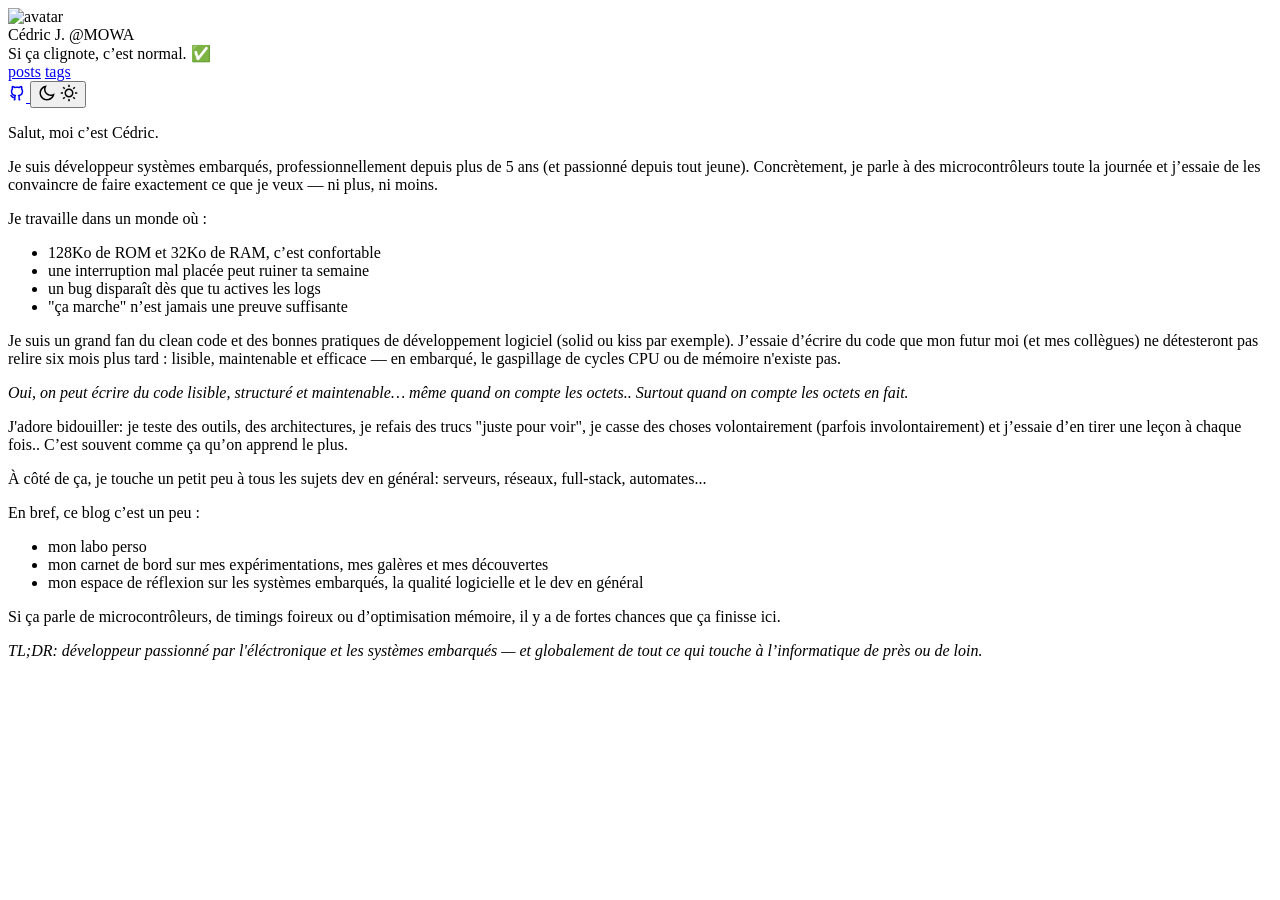
==== index.html @ 39401cb4 "Initial commit to test deployments" ====
<!DOCTYPE html>

<html lang="fr">

<head>
  <meta charset="utf-8">
  <meta name="viewport" content="width=device-width, initial-scale=1.0">
  <meta name="color-scheme" content="light dark">
  
  <meta name="description" content="Si ça clignote, c’est normal.">

  <title>MOWA</title>
  <link rel="icon" type="image/png" sizes="32x32" href="https://MOWA2.com/img/favicon-32x32.png">
  <link rel="icon" type="image/png" sizes="16x16" href="https://MOWA2.com/img/favicon-16x16.png">
  <link rel="apple-touch-icon" sizes="180x180" href="https://MOWA2.com/img/apple-touch-icon.png">
  
  <style>

  /* light mode colors */
  body {
    --primary-color: #5871a2;
    --primary-pale-color: #5871a233;
    --primary-decoration-color: #5871a210;
    --bg-color: #ffffff;
    --text-color: #2f3030;
    --text-pale-color: #767676;
    --text-decoration-color: #a9a9a9;
    --highlight-mark-color: #5f75b020;

    --callout-note-color: #5871a2;
    --callout-tip-color: #268556;
    --callout-important-color: #885fc9;
    --callout-warning-color: #ab6632;
    --callout-caution-color: #c64e4e;
  }

  /* dark mode colors */
  body.dark {
    --primary-color: #6f8fd1;
    --primary-pale-color: #6f8fd166;
    --primary-decoration-color: #6f8fd112;
    --bg-color: #1c1c1c;
    --text-color: #c1c1c1;
    --text-pale-color: #848484;
    --text-decoration-color: #5f5f5f;
    --highlight-mark-color: #8296cb3b;

    --callout-note-color: #6f8fd1;
    --callout-tip-color: #47976f;
    --callout-important-color: #9776cd;
    --callout-warning-color: #ad7a52;
    --callout-caution-color: #d06161;
  }

  /* typography */
  body {
    --main-font: ui-sans-serif, system-ui, sans-serif, 'Apple Color Emoji', 'Segoe UI Emoji', 'Segoe UI Symbol', 'Noto Color Emoji';
    --code-font: ui-monospace, SFMono-Regular, Menlo, Monaco, Consolas, 'Liberation Mono', 'Courier New', monospace;
    --homepage-max-width: 768px;
    --main-max-width: 768px;
    --avatar-size: 60px;
    --font-size: 16px;
    --line-height: 1.75;
    --img-border-radius: 0px;
    --detail-border-radius: 0px;
    --dark-mode-img-brightness: 0.75;
    --dark-mode-chart-brightness: 0.75;
    --inline-code-border-radius: 2px;
    --inline-code-bg-color: var(--primary-decoration-color);
    --block-code-border-radius: 0px;
    --block-code-border-color: var(--primary-color);
    --detail-border-color: var(--primary-color);
  }

</style>

  <link rel="stylesheet" href="https://MOWA2.com/main.css">
  

  
    <link id="hl" rel="stylesheet" type="text/css" href="https://MOWA2.com/giallo-light.css" />
  



  
</head>

<body class="homepage">
  
  <script>
    const theme = sessionStorage.getItem('theme');
    const match = window.matchMedia("(prefers-color-scheme: dark)").matches;
    if ((theme && theme == 'dark') || (!theme && match)) {
      document.body.classList.add('dark');
      const hl = document.querySelector('link#hl');
      if (hl) hl.href = 'https://MOWA2.com/giallo-dark.css';
    }
  </script>
  
  
<div id="wrapper">
  <main>
    <section id="info">
      
      <img src="https://MOWA2.com/img/fine.jpg" alt="avatar">
      
      <div id="text">
        <div>
          <span id="name">Cédric J.</span>
          
          <span id="id">@MOWA</span>
          
        </div>
        
        <div id="bio"> Si ça clignote, c’est normal. ✅ </div>
        
      </div>
    </section>
    <section id="links">
      <div id="left">
        
        <a href="https://MOWA2.com/posts" class="instant">posts</a>
        
        <a href="https://MOWA2.com/tags" class="instant">tags</a>
        
      </div>
      <div id="right">
        
        <a href="https:&#x2F;&#x2F;github.com&#x2F;MOWA2" aria-label="GitHub" target="_blank" rel='noreferrer noopener'>
          
          
          <svg xmlns="http://www.w3.org/2000/svg" viewBox="0 0 24 24" width="18" height="18"><path d="M5.88401 18.6531C5.58404 18.4523 5.32587 18.1972 5.0239 17.8366C4.91473 17.7062 4.47283 17.1521 4.55811 17.258C4.09533 16.6831 3.80296 16.4168 3.50156 16.3087C2.9817 16.1223 2.7114 15.5497 2.89784 15.0298C3.08428 14.51 3.65685 14.2397 4.17672 14.4261C4.92936 14.696 5.43847 15.1609 6.12425 16.0141C6.03025 15.8972 6.46364 16.4408 6.55731 16.5526C6.74784 16.7802 6.88732 16.918 6.99629 16.9909C7.20118 17.128 7.58451 17.1871 8.14709 17.1308C8.17065 16.7487 8.24136 16.378 8.34919 16.0355C5.38097 15.3101 3.70116 13.3949 3.70116 9.63947C3.70116 8.4006 4.0704 7.28368 4.75917 6.34756C4.5415 5.45368 4.57433 4.37259 5.06092 3.15611C5.1725 2.87715 5.40361 2.66314 5.69031 2.57328C5.77242 2.54949 5.81791 2.5389 5.89878 2.52648C6.70167 2.40319 7.83573 2.69681 9.31449 3.62311C10.181 3.41855 11.0885 3.31476 12.0012 3.31476C12.9129 3.31476 13.8196 3.41835 14.6854 3.62253C16.1619 2.68976 17.2986 2.39625 18.1072 2.52627C18.1919 2.53988 18.2645 2.55758 18.3249 2.57741C18.6059 2.66967 18.8316 2.88155 18.9414 3.15611C19.4279 4.37232 19.4608 5.45319 19.2433 6.34695C19.9342 7.28313 20.3012 8.39184 20.3012 9.63947C20.3012 13.3966 18.627 15.3046 15.6588 16.0318C15.7837 16.4467 15.8496 16.9103 15.8496 17.4118C15.8496 18.0763 15.8471 18.7108 15.8424 19.4223C15.8412 19.6124 15.8397 19.8156 15.8375 20.1279C16.2129 20.2107 16.5229 20.5074 16.6031 20.9086C16.7114 21.4502 16.3602 21.977 15.8186 22.0853C14.6794 22.3132 13.8353 21.5535 13.8353 20.5608C13.8353 20.4705 13.836 20.3414 13.8375 20.1142C13.8398 19.8012 13.8412 19.5987 13.8425 19.4092C13.8471 18.7017 13.8496 18.0714 13.8496 17.4118C13.8496 16.7145 13.6664 16.26 13.4237 16.0508C12.7627 15.481 13.0977 14.3971 13.965 14.2996C16.9314 13.9663 18.3012 12.8174 18.3012 9.63947C18.3012 8.68484 17.9893 7.89547 17.3881 7.23534C17.1301 6.95209 17.0567 6.54634 17.199 6.19062C17.3647 5.77639 17.4354 5.2336 17.2941 4.57678L17.2847 4.57944C16.7928 4.71861 16.1744 5.01956 15.4261 5.52826C15.182 5.69413 14.8772 5.74377 14.5932 5.66388C13.7729 5.43319 12.8913 5.31476 12.0012 5.31476C11.111 5.31476 10.2294 5.43319 9.40916 5.66388C9.12662 5.74335 8.82344 5.69468 8.57997 5.53077C7.8274 5.02414 7.2056 4.72355 6.71079 4.58352C6.56735 5.23672 6.63814 5.77758 6.80336 6.19062C6.94565 6.54634 6.87219 6.95209 6.61423 7.23534C6.01715 7.89096 5.70116 8.69352 5.70116 9.63947C5.70116 12.8114 7.07225 13.9681 10.023 14.2996C10.8883 14.3969 11.2246 15.4767 10.5675 16.048C10.3751 16.2153 10.1384 16.7799 10.1384 17.4118V20.5608C10.1384 21.5472 9.30356 22.2866 8.17878 22.0898C7.63476 21.9946 7.27093 21.4764 7.36613 20.9324C7.43827 20.5201 7.75331 20.2114 8.13841 20.1274V19.1379C7.22829 19.1991 6.47656 19.0496 5.88401 18.6531Z" fill="currentColor"></path></svg>

        </a>
        
        
        
        
        <button id="theme-toggle" aria-label="theme switch">
          <span class="moon-icon"><svg xmlns="http://www.w3.org/2000/svg" viewBox="0 0 24 24" width="18" height="18"><path d="M10 7C10 10.866 13.134 14 17 14C18.9584 14 20.729 13.1957 21.9995 11.8995C22 11.933 22 11.9665 22 12C22 17.5228 17.5228 22 12 22C6.47715 22 2 17.5228 2 12C2 6.47715 6.47715 2 12 2C12.0335 2 12.067 2 12.1005 2.00049C10.8043 3.27098 10 5.04157 10 7ZM4 12C4 16.4183 7.58172 20 12 20C15.0583 20 17.7158 18.2839 19.062 15.7621C18.3945 15.9187 17.7035 16 17 16C12.0294 16 8 11.9706 8 7C8 6.29648 8.08133 5.60547 8.2379 4.938C5.71611 6.28423 4 8.9417 4 12Z" fill="currentColor"></path></svg>
</span>
          <span class="sun-icon"><svg xmlns="http://www.w3.org/2000/svg" viewBox="0 0 24 24" width="18" height="18"><path d="M12 18C8.68629 18 6 15.3137 6 12C6 8.68629 8.68629 6 12 6C15.3137 6 18 8.68629 18 12C18 15.3137 15.3137 18 12 18ZM12 16C14.2091 16 16 14.2091 16 12C16 9.79086 14.2091 8 12 8C9.79086 8 8 9.79086 8 12C8 14.2091 9.79086 16 12 16ZM11 1H13V4H11V1ZM11 20H13V23H11V20ZM3.51472 4.92893L4.92893 3.51472L7.05025 5.63604L5.63604 7.05025L3.51472 4.92893ZM16.9497 18.364L18.364 16.9497L20.4853 19.0711L19.0711 20.4853L16.9497 18.364ZM19.0711 3.51472L20.4853 4.92893L18.364 7.05025L16.9497 5.63604L19.0711 3.51472ZM5.63604 16.9497L7.05025 18.364L4.92893 20.4853L3.51472 19.0711L5.63604 16.9497ZM23 11V13H20V11H23ZM4 11V13H1V11H4Z" fill="currentColor"></path></svg>
</span>
        </button>
        
      </div>
    </section>
    <section id="brief" class="prose">
      <p>Salut, moi c’est Cédric.</p>
<p>Je suis développeur systèmes embarqués, professionnellement depuis plus de 5 ans (et passionné depuis tout jeune). Concrètement, je parle à des microcontrôleurs toute la journée et j’essaie de les convaincre de faire exactement ce que je veux — ni plus, ni moins.</p>
<p>Je travaille dans un monde où :</p>
<ul>
<li>128Ko de ROM et 32Ko de RAM, c’est confortable</li>
<li>une interruption mal placée peut ruiner ta semaine</li>
<li>un bug disparaît dès que tu actives les logs</li>
<li>"ça marche" n’est jamais une preuve suffisante</li>
</ul>
<p>Je suis un grand fan du clean code et des bonnes pratiques de développement logiciel (solid ou kiss par exemple). J’essaie d’écrire du code que mon futur moi (et mes collègues) ne détesteront pas relire six mois plus tard : lisible, maintenable et efficace — en embarqué, le gaspillage de cycles CPU ou de mémoire n'existe pas.</p>
<p><em>Oui, on peut écrire du code lisible, structuré et maintenable… même quand on compte les octets.. Surtout quand on compte les octets en fait.</em></p>
<p>J'adore bidouiller: je teste des outils, des architectures, je refais des trucs "juste pour voir", je casse des choses volontairement (parfois involontairement) et j’essaie d’en tirer une leçon à chaque fois.. C’est souvent comme ça qu’on apprend le plus.</p>
<p>À côté de ça, je touche un petit peu à tous les sujets dev en général: serveurs, réseaux, full-stack, automates...</p>
<p>En bref, ce blog c’est un peu :</p>
<ul>
<li>mon labo perso</li>
<li>mon carnet de bord sur mes expérimentations, mes galères et mes découvertes</li>
<li>mon espace de réflexion sur les systèmes embarqués, la qualité logicielle et le dev en général</li>
</ul>
<p>Si ça parle de microcontrôleurs, de timings foireux ou d’optimisation mémoire, il y a de fortes chances que ça finisse ici.</p>
<p><em>TL;DR: développeur passionné par l'éléctronique et les systèmes embarqués — et globalement de tout ce qui touche à l’informatique de près ou de loin.</em></p>
    </section>
    
  </main>
  
</div>

  
<script src="https://MOWA2.com/js/lightense.min.js"></script>


  <script src="https://MOWA2.com/js/main.js"></script>
</body>

</html>
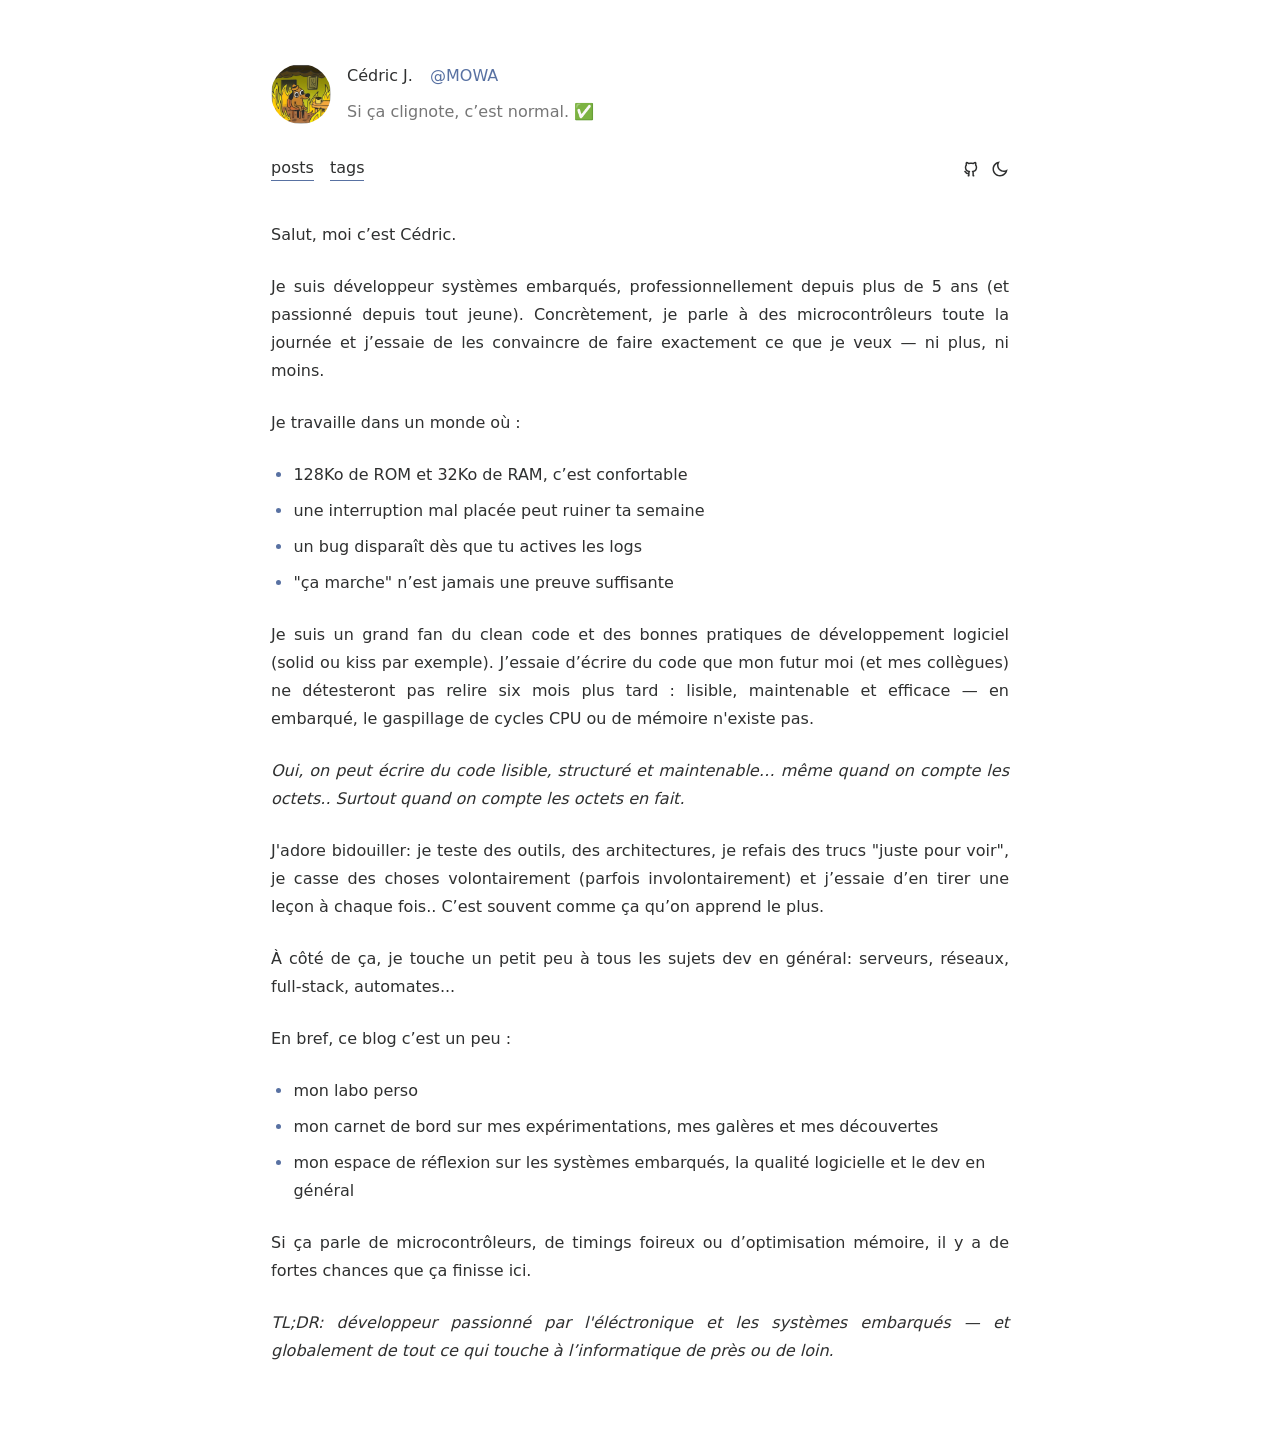
==== commit 2de41b1c: "changing root" ====
--- a/index.html
+++ b/index.html
@@ -10,9 +10,9 @@
   <meta name="description" content="Si ça clignote, c’est normal.">
 
   <title>MOWA</title>
-  <link rel="icon" type="image/png" sizes="32x32" href="https://MOWA2.com/img/favicon-32x32.png">
-  <link rel="icon" type="image/png" sizes="16x16" href="https://MOWA2.com/img/favicon-16x16.png">
-  <link rel="apple-touch-icon" sizes="180x180" href="https://MOWA2.com/img/apple-touch-icon.png">
+  <link rel="icon" type="image/png" sizes="32x32" href="https://mowa2.github.io/img/favicon-32x32.png">
+  <link rel="icon" type="image/png" sizes="16x16" href="https://mowa2.github.io/img/favicon-16x16.png">
+  <link rel="apple-touch-icon" sizes="180x180" href="https://mowa2.github.io/img/apple-touch-icon.png">
   
   <style>
 
@@ -74,11 +74,11 @@
 
 </style>
 
-  <link rel="stylesheet" href="https://MOWA2.com/main.css">
+  <link rel="stylesheet" href="https://mowa2.github.io/main.css">
   
 
   
-    <link id="hl" rel="stylesheet" type="text/css" href="https://MOWA2.com/giallo-light.css" />
+    <link id="hl" rel="stylesheet" type="text/css" href="https://mowa2.github.io/giallo-light.css" />
   
 
 
@@ -94,7 +94,7 @@
     if ((theme && theme == 'dark') || (!theme && match)) {
       document.body.classList.add('dark');
       const hl = document.querySelector('link#hl');
-      if (hl) hl.href = 'https://MOWA2.com/giallo-dark.css';
+      if (hl) hl.href = 'https://mowa2.github.io/giallo-dark.css';
     }
   </script>
   
@@ -103,7 +103,7 @@
   <main>
     <section id="info">
       
-      <img src="https://MOWA2.com/img/fine.jpg" alt="avatar">
+      <img src="https://mowa2.github.io/img/fine.jpg" alt="avatar">
       
       <div id="text">
         <div>
@@ -120,9 +120,9 @@
     <section id="links">
       <div id="left">
         
-        <a href="https://MOWA2.com/posts" class="instant">posts</a>
+        <a href="https://mowa2.github.io/posts" class="instant">posts</a>
         
-        <a href="https://MOWA2.com/tags" class="instant">tags</a>
+        <a href="https://mowa2.github.io/tags" class="instant">tags</a>
         
       </div>
       <div id="right">
@@ -175,10 +175,10 @@
 </div>
 
   
-<script src="https://MOWA2.com/js/lightense.min.js"></script>
+<script src="https://mowa2.github.io/js/lightense.min.js"></script>
 
 
-  <script src="https://MOWA2.com/js/main.js"></script>
+  <script src="https://mowa2.github.io/js/main.js"></script>
 </body>
 
 </html>
